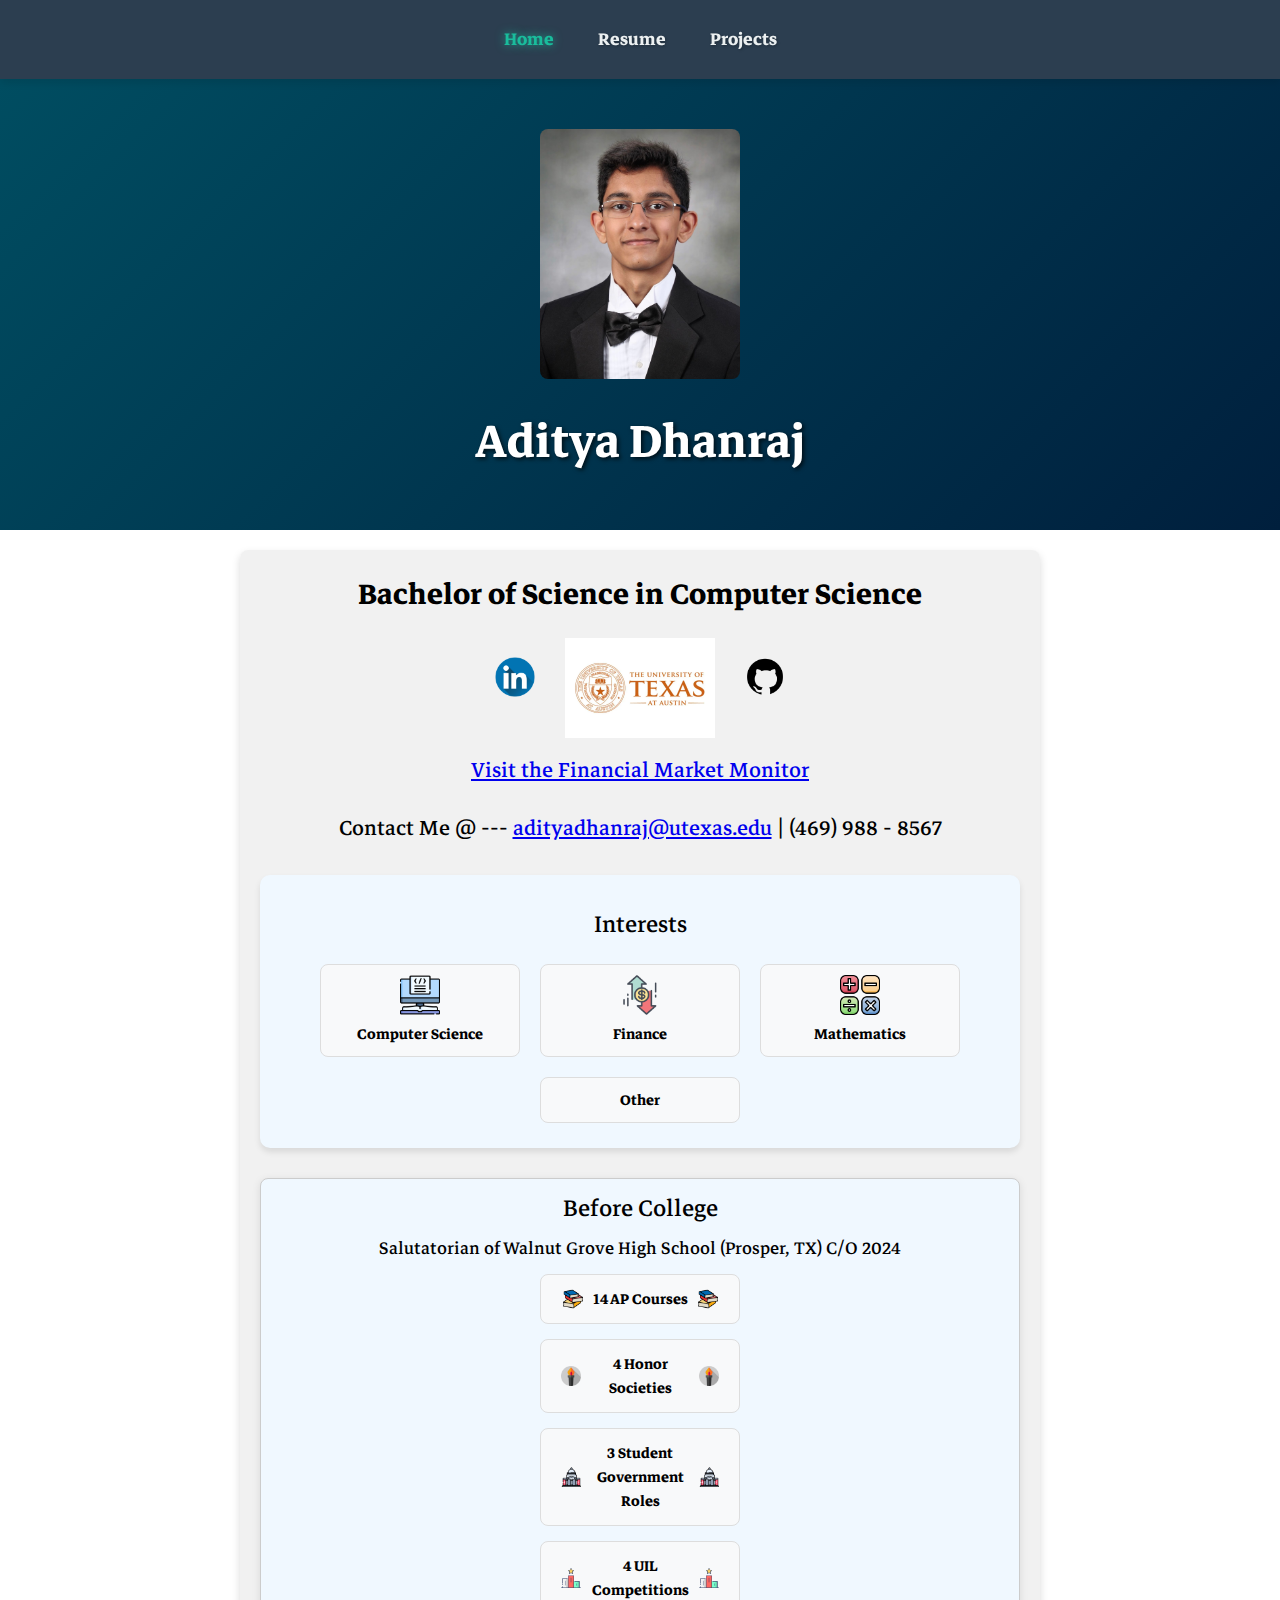
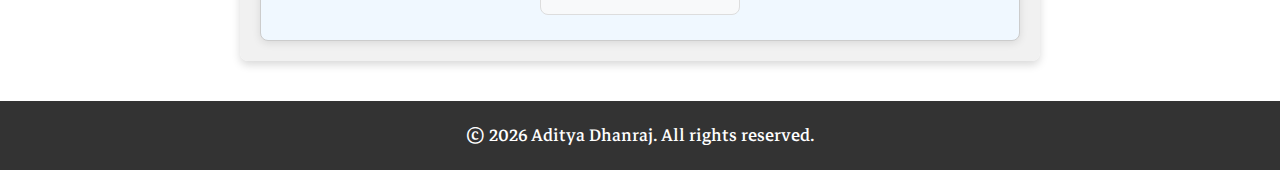
==== index.html @ 040785d4 "Uploaded All Files" ====
<!DOCTYPE html>
<html lang="en">
<head>
  <meta charset="UTF-8">
  <meta name="viewport" content="width=device-width, initial-scale=1.0">
  <meta property="og:description" content="Hi! Welcome to my website! Please feel free to take a look around and/or reach out if you need anything!">
  <meta property="og:image" content="https://adhanraj06.github.io/websitelogo.jpg">
  <meta name="title" property="og:title" content="Home Page">
  <meta property="og:url" content="https://adhanraj06.github.io/">
  <link rel="canonical" href="https://adhanraj06.github.io/">
  <meta name="author" content="Aditya Dhanraj"> 
  <title>Home Page</title>
  <link rel="stylesheet" href="homestyle.css">
</head>

<!-- Google tag (gtag.js) -->
<script async src="https://www.googletagmanager.com/gtag/js?id=G-J12PZYKCZH"></script>
<script>
  window.dataLayer = window.dataLayer || [];
  function gtag(){dataLayer.push(arguments);}
  gtag('js', new Date());

  gtag('config', 'G-J12PZYKCZH');
</script>

<body>
  <header>
    <nav>
      <ul>
        <li><a href="index.html" class="active">Home</a></li>
        <li><a href="resume.html">Resume</a></li>
        <li><a href="projects.html">Projects</a></li>
      </ul>
    </nav>
  </header>
  
  <main>
    <section class="hero">
        <div class="profile-info">
            <img src="images/profile-pic.jpg" alt="Profile Picture" class="profile-pic">
            <h1>Aditya Dhanraj</h1>
        </div>
    </section>    
        
    <div class="about-content">
        <h1 style="font-size: 2.5rem;">Bachelor of Science in Computer Science</h1>
        <div class="image-container">
            <a href="https://linkedin.com/in/adhanraj" target="_blank">
                <button class="social-btn left-btn" onclick="trackButtonClick('Home - LinkedIn')">
                    <img src="images/linkedin.jpg" alt="LinkedIn">
                </button>
            </a>
            
            <img src="images/ut-austin.jpg" alt="UT Austin" class="wide-pic" style="margin-top: 20px;">
            
            <a href="https://github.com/adhanraj06" target="_blank">
                <button class="social-btn right-btn" onclick="trackButtonClick('Home - GitHub')">
                    <img src="images/github.jpg" alt="GitHub">
                </button>
            </a>
        </div>            
        
        <p style="font-size: 1.8rem; margin-top: 15px; margin-bottom: 5px;"><a href="https://financialmarketmonitor.github.io/">Visit the Financial Market Monitor</a></p><br>
        <p style="font-family: Markazi Text; font-size: 1.8rem; margin-bottom: 10px;">Contact Me @ --- <a href="mailto:adityadhanraj@utexas.edu">adityadhanraj@utexas.edu</a> | (469) 988 - 8567</p>

        <div class="button-container">
            <p style="font-family: Markazi Text; font-size: 2rem; margin-top: 10px;">Interests</p>
            <div class="button-row">
                <button class="interest-btn" id="computer-science-btn" onclick="trackButtonClick('Home - Computer Science')">
                    <img src="images/cs.jpg" alt="CS Icon">
                    <p>Computer Science</p>
                </button>
                <button class="interest-btn" id="finance-btn">
                    <img src="images/finance.jpg" alt="Finance Icon" onclick="trackButtonClick('Home - Finance')">
                    <p>Finance</p>
                </button>
                <button class="interest-btn" id="mathematics-btn" onclick="trackButtonClick('Home - Mathematics')">
                    <img src="images/math.jpg" alt="Math Icon">
                    <p>Mathematics</p>
                </button>
            </div>
            <button class="interest-btn" id="other-btn" style="margin-bottom: 5px;" onclick="trackButtonClick('Home - Other')">
                <p>Other</p>
            </button>                
        </div>            
        
        <div id="computer-science-content" class="interest-content style="font-size: 1.2rem;"">
            <div class="icon-container">
                <img src="images/ai.jpg" alt="AI Icon" style="width: 70%; height: auto;">
            </div>
            <div class="text-content">
                <div>Artificial Intelligence (AI)</div>
                <br>
                <div>Machine Learning (ML)</div>
                <br>
                <div>Python</div>
                <br>
                <div>Java</div>
            </div>
            <div class="icon-container">
                <img src="images/ml.jpg" alt="ML Icon" style="width: 70%; height: auto;">
            </div>
        </div>                     
        
        <div id="finance-content" class="interest-content" style="font-size: 1.2rem;">
            <ul>
                <!-- Fun Fact Box -->
                <div id="fun-fact-box" class="fun-fact-box" style="margin-top: -5px">
                    Fun Fact
                </div>

                <!-- Trading Experience Box -->
                <div id="trading-experience-box" class="experience-box" style="display: none; margin-top: 5px; margin-bottom: 10px;">
                    Started Trading Equities and Derivatives in February of 2024<br>
                    +<br>
                    Began Helping My Father Manage a Quarter-of-a-Million Dollar Portfolio in July of 2024
                </div>        
                
                <div style="display: flex; justify-content: center; align-items: center; text-align: center;">
                    <div class="icon-container" style="margin: 0 10px;">
                        <img src="images/trading.jpg" alt="Trading Icon" style="width: 70%; height: auto;">
                    </div>
                    <div class="text-content" style="margin: 0 10px;">
                        <div>Markets (Equities, Options, Commodities, Futures, Crypto, etc.)</div>
                        <br>
                        <div>Trading & Investing</div>
                        <br>
                        <div>Alpha Generation</div>
                        <br>
                        <div>Portfolio Optimization</div>
                        <br>
                        <div>High-Frequency Trading (HFT)</div>
                        <br>
                        <div>Market Making</div>
                    </div>
                    <div class="icon-container" style="margin: 0 10px;">
                        <img src="images/optimization.jpg" alt="Optimization Icon" style="width: 70%; height: auto;">
                    </div>
                </div>
                
                <br><br><br>

                <div style="display: flex; justify-content: center; align-items: center; text-align: center;">
                    <div class="icon-container" style="margin: 0 10px;">
                        <img src="images/m&a.jpg" alt="M&A Icon" style="width: 70%; height: auto;">
                    </div>
                    <div class="text-content" style="margin: 0 10px;">
                        <div>Strategic Advisory</div>
                        <br>
                        <div>Mergers & Acquisitions (M&A)</div>
                        <br>
                        <div>Initial Public Offerings (IPOs)</div>
                        <br>
                        <div>Financings & Underwriting</div>
                        <br>
                        <div>Valuation Modeling</div>
                        <br>
                        <div>Accounting</div>
                    </div>
                    <div class="icon-container" style="margin: 0 10px;">
                        <img src="images/accounting.jpg" alt="Accounting Icon" style="width: 70%; height: auto;">
                    </div>
                </div>                    
            </ul>
        </div>            
        
        <div id="mathematics-content" class="interest-content" style="font-size: 1.2rem;">
            <div class="floating-image"> 
                <img src="images/regression.jpg" alt="Regression Icon" style="width: 70%; height: auto;">
            </div>  
            <ul>
                <div>Regression Analysis (e.g., OLS, L1/L2 Regularization, etc.)</div>
                <br>
                <div>Time-Series Analysis</div>
                <br>
                <div>Regime Modeling (e.g., HMMs, GMMs)</div>
                <br>
                <div>Linear Algebra</div>
                <br>
                <div>Stochastic Processes</div>
                <br>
                <div>Partial Differential Equations (PDEs)</div>
                <br>
                <div>Bayesian Statistics</div>
                <br>
                <div>Pricing Models</div>
                <br>
                <div>Monte Carlo Simulations</div>
            </ul>
            <div class="floating-image"> 
                <img src="images/pms.jpg" alt="Pricing Models Icon" style="width: 70%; height: auto;">
            </div>  
        </div>
        
        <!-- Other Interests Section -->
        <div id="other-content" class="interest-content" style="font-size: 1.2rem;">
            <ul>
                <div style="display: flex; justify-content: center; align-items: center; text-align: center;">
                    <div class="icon-container" style="margin: 0 10px;">
                        <img src="images/languages.jpg" alt="Languages Icon" style="width: 70%; height: auto;">
                    </div>
                    <div class="text-content" style="margin: 0 10px;">
                        <div>Spanish</div>
                        <br>
                        <div>Hindi</div>
                        <br>
                        <div>3D Modeling & Simulation (AutoCAD & ANSYS Fluent)</div>
                    </div>
                    <div class="icon-container" style="margin: 0 10px;">
                        <img src="images/3dmodeling.jpg" alt="3D Modeling Icon" style="width: 70%; height: auto;">
                    </div>
                </div>                    
                <div>
                    <button id="sports-button" class="toggle-btn" onclick="trackButtonClick('Home - Football')">
                        <img src="images/soccer.jpg" alt="Football Icon" class="icon"> <!-- First Football Image -->
                        <p>Football</p>
                        <img src="images/soccer.jpg" alt="Football Icon" class="icon"> <!-- Second Football Image -->
                    </button>
                    
                    <div id="sports-info" class="experience-box" style="display: none; margin-top: -5px; margin-bottom: 25px;">
                        Been Playing Football for the Past <span id="years-playing-football"></span> Years
                        <br><br>
                        Previously Played For:
                        <ul>
                            <div>2006 North Texas Olympic Development Program</div>
                            <div>FC Dallas</div>
                            <div>Solar SC</div>
                            <div>BVB-IA</div>
                            <div>Newcastle Elite Academy</div>
                            <div>Rock Hill High School</div>
                        </ul>
                    </div>
                </div>
                <div>
                    <button id="piano-button" class="toggle-btn" onclick="trackButtonClick('Home - Piano')">
                        <img src="images/piano.jpg" alt="Piano Icon" class="icon"> <!-- First Piano Image -->
                        <p>Piano</p>
                        <img src="images/piano.jpg" alt="Piano Icon" class="icon"> <!-- Second Piano Image -->
                    </button>
                    <div id="piano-info" class="experience-box" style="display: none; margin-top: -5px;">
                        Been Playing Piano for the Past <span id="years-playing-piano"></span> Years
                        <br><br>
                        Consistently Scored Gold (98+) on Annual Exams
                        <br><br>
                        Consistently Received the Highest Honors (Superior Plus Ratings) at Each of the 4 Annual Festivals
                        <br><br>
                        5-Year National Piano Winner from Guild
                    </div>
                </div>
                <div style="display: flex; justify-content: center; align-items: center; text-align: center;">
                    <div class="icon-container" style="margin: 0 10px;">
                        <img src="images/poker.jpg" alt="Poker Icon" style="width: 70%; height: auto;">
                    </div>
                    <div class="text-content" style="margin: 0 10px;">
                        <div>Poker</div>
                        <br>
                        <div>Chess</div>
                        <br>
                        <div>Video Games (Xbox)</div>
                    </div>
                    <div class="icon-container" style="margin: 0 10px;">
                        <img src="images/xbox.jpg" alt="Xbox Icon" style="width: 70%; height: auto;">
                    </div>
                </div>                    
            </ul>
        </div>
        
        <!-- Before College Section -->
        <div id="before-college-content" class="toggle-content">
            <p style="font-family: Markazi Text; font-size: 2rem; margin-top: 10px; margin-bottom: 20px;">Before College</p>
        <ul>
            <div style="font-size: 1.5rem; margin-top: 10px; margin-bottom: 5px">Salutatorian of Walnut Grove High School (Prosper, TX) C/O 2024</div>
            <!-- AP Courses Button -->
            <button class="toggle-btn" id="ap-courses-btn" onclick="trackButtonClick('Home - AP Courses')">
                <img src="images/books.jpg" alt="Books Icon" class="icon"> <!-- Image icon -->
                <p>14 AP Courses</p>
                <img src="images/books.jpg" alt="Books Icon" class="icon"> <!-- Image icon -->
            </button>                    
            <div id="ap-courses-content" class="toggle-content" style="font-size: 1.2rem;">
                
                <div style="display: flex; justify-content: center; align-items: center; text-align: center; margin-bottom: 20px;">
                    <div class="icon-container" style="margin: 0 10px;">
                        <img src="images/physics.jpg" alt="Physics Icon" style="width: 70%; height: auto;">
                    </div>
                    <div class="text-content" style="margin: 0 10px;">
                        <div>AP Physics C: Mechanics</div>
                        <br>
                        <div>AP Physics C: Electricity & Magnetism</div>
                        <br>
                        <div>AP Physics I</div>
                        <br>
                        <div>AP Calculus BC</div>
                        <br>
                        <div>AP Calculus AB</div>
                    </div>
                    <div class="icon-container" style="margin: 0 10px;">
                        <img src="images/calculus.jpg" alt="Calculus Icon" style="width: 70%; height: auto;">
                    </div>
                </div>               
                
                <br><br>

                <div style="display: flex; justify-content: center; align-items: center; text-align: center; margin-bottom: 20px;">
                    <div class="icon-container" style="margin: 0 10px;">
                        <img src="images/statistics.jpg" alt="Statistics Icon" style="width: 70%; height: auto;">
                    </div>
                    <div class="text-content" style="margin: 0 10px;">
                        <div>AP Statistics</div>
                        <br>
                        <div>AP Computer Science A</div>
                        <br>
                        <div>AP Macroeconomics</div>
                    </div>
                    <div class="icon-container" style="margin: 0 10px;">
                        <img src="images/macroeconomics.jpg" alt="Macroeconomics Icon" style="width: 70%; height: auto;">
                    </div>
                </div>                        
                
                <br>

                <div style="display: flex; justify-content: center; align-items: center; text-align: center; margin-bottom: 20px;">
                    <div class="icon-container" style="margin: 0 10px;">
                        <img src="images/english.jpg" alt="English Icon" style="width: 70%; height: auto;">
                    </div>
                    <div class="text-content" style="margin: 0 10px;">
                        <div>AP English Language and Composition</div>
                        <br>
                        <div>AP English Literature and Composition</div>
                        <br>
                        <div>AP United States Government & Politics</div>
                        <br>
                        <div>AP United States History</div>
                        <br>
                        <div>AP World History: Modern</div>
                        <br>
                        <div>AP Human Geography</div>
                    </div>
                    <div class="icon-container" style="margin: 0 10px;">
                        <img src="images/history.jpg" alt="History Icon" style="width: 70%; height: auto;">
                    </div>
                </div>                        

            </div>

            <!-- Honor Societies Button -->
            <button class="toggle-btn" id="honor-societies-btn" onclick="trackButtonClick('Home - Honor Societies')">
                <img src="images/societies.jpg" alt="Societies Icon" class="icon"> <!-- Image icon -->
                <p>4 Honor Societies</p>
                <img src="images/societies.jpg" alt="Societies Icon" class="icon"> <!-- Image icon -->
            </button>
            <div id="honor-societies-content" class="toggle-content" style="font-size: 1.2rem;">
                
                <div style="display: flex; justify-content: center; align-items: center; text-align: center; margin-bottom: 20px;">
                    <div class="icon-container" style="margin: 0 10px;">
                        <img src="images/matheta.jpg" alt="Mu Alpha Theta Icon" style="width: 70%; height: auto;">
                    </div>
                    <div class="text-content" style="margin: 0 10px;">
                        <div>Mu Alpha Theta Honor Society</div>
                        <br>
                        <div>National Honor Society</div>
                    </div>
                    <div class="icon-container" style="margin: 0 10px;">
                        <img src="images/nhs.jpg" alt="NHS Icon" style="width: 75%; height: auto;">
                    </div>
                </div>                        

                <div style="display: flex; justify-content: center; align-items: center; text-align: center; margin-bottom: 20px;">
                    <div class="icon-container" style="margin: 0 10px;">
                        <img src="images/sciencenhs.jpg" alt="Science NHS Icon" style="width: 65%; height: auto;">
                    </div>
                    <div class="text-content" style="margin: 0 10px;">
                        <div>Science National Honor Society</div>
                        <br>
                        <div>National Technical Honor Society</div>
                    </div>
                    <div class="icon-container" style="margin: 0 10px;">
                        <img src="images/nths.jpg" alt="NTHS Icon" style="width: 50%; height: auto;">
                    </div>
                </div>                        

            </div>

            <!-- Student Government Button -->
            <button class="toggle-btn" id="student-gov-btn" onclick="trackButtonClick('Home - Student Gov')">
                <img src="images/government.jpg" alt="Government Icon" class="icon"> <!-- Image icon -->
                <p>3 Student Government Roles</p>
                <img src="images/government.jpg" alt="Government Icon" class="icon"> <!-- Image icon -->
            </button>     
            <div id="student-gov-content" class="toggle-content" style="font-size: 1.2rem;">
                
                <div style="display: flex; justify-content: center; align-items: center; text-align: center; margin-bottom: 20px;">
                    <div class="icon-container" style="margin: 0 10px;">
                        <img src="images/treasurer.jpg" alt="Treasurer Icon" style="width: 70%; height: auto;">
                    </div>
                    <div class="text-content" style="margin: 0 10px;">
                        <div>Class of 2024 Treasurer</div>
                        <br>
                        <div>Student Council</div>
                        <br>
                        <div>Superintendent Leadership Advisory Council</div>
                    </div>
                    <div class="icon-container" style="margin: 0 10px;">
                        <img src="images/council.jpg" alt="Council Icon" style="width: 70%; height: auto;">
                    </div>
                </div>
                
            </div>

            <!-- UIL Competitions Button -->
            <button class="toggle-btn" id="uil-competitions-btn" onclick="trackButtonClick('Home - UIL Competitions')">
                <img src="images/competitions.jpg" alt="Competitions Icon" class="icon"> <!-- Image icon -->
                <p>4 UIL Competitions</p>
                <img src="images/competitions.jpg" alt="Competitions Icon" class="icon"> <!-- Image icon -->
            </button>     
            <div id="uil-competitions-content" class="toggle-content" style="font-size: 1.2rem;">
                
                <div id="number-sense-content" style="margin-bottom: 25px; font-family: Markazi Text; text-align: center;">
                    <div style="border-bottom: 2px solid #ccc; padding-bottom: 10px; margin-bottom: 10px; width: 50%; display: block; margin-left: auto; margin-right: auto;"><strong>Number Sense</strong></div>
                    <p>Ten-Minute, 80-Question Mental Math Test</p>
                    <br>
                    <a href="documents/nstest.pdf" target="_blank">View Sample Test & Key</a><br>
                    <br>
                    <a href="https://www.uiltexas.org/academics/stem/number-sense" target="_blank">More Information</a>                         
                </div>
                
                <br><br>

                <div id="mathematics-content" style="margin-bottom: 25px; font-family: Markazi Text; text-align: center;">
                    <div style="border-bottom: 2px solid #ccc; padding-bottom: 10px; margin-bottom: 10px; width: 50%; display: block; margin-left: auto; margin-right: auto;">
                        <strong>Mathematics</strong>
                    </div>
                    <p>40-Minute, Multiple-Choice Exam with 60 Questions on</p>
                    <br>
                    <p>Algebra I, Geometry, Algebra II, Pre-Calculus, </p>
                    <br>
                    <p>AP Calculus (BC), AP Statistics, and a Few Choice Topics</p>
                    <br>
                    <a href="documents/mathtest.pdf" target="_blank">View Sample Test & Key</a><br>
                    <br>
                    <a href="https://www.uiltexas.org/academics/stem/mathematics" target="_blank">More Information</a>
                </div>
                
                <br><br>

                <div id="calculator-applications-content" style="margin-bottom: 25px; font-family: Markazi Text; text-align: center;">
                    <div style="border-bottom: 2px solid #ccc; padding-bottom: 10px; margin-bottom: 10px; width: 50%; display: block; margin-left: auto; margin-right: auto;">
                        <strong>Calculator Applications</strong>
                    </div>
                    <p>Thirty-Minute Test Comprised of 70 Mathematical Problems</p>
                    <br>
                    <p>(35 Numerical, 21 Stated, 14 Geometry) </p>
                    <br>
                    <p>Solved with a Handheld Calculator</p>
                    <br>
                    <a href="documents/catest.pdf" target="_blank">View Sample Test & Key</a><br>
                    <br>
                    <a href="https://www.uiltexas.org/academics/stem/calculator-applications" target="_blank">More Information</a>
                </div>
                
                <br><br>

                <div id="computer-science-content" style="font-family: Markazi Text; text-align: center;">
                    <div style="border-bottom: 2px solid #ccc; padding-bottom: 10px; margin-bottom: 10px; width: 50%; display: block; margin-left: auto; margin-right: auto;">
                        <strong>Computer Science</strong>
                    </div>
                    <p>45-Minute Written Exam and a</p>
                    <br>
                    <p>Two-Hour, Team Programming Contest</p>
                    <br>
                    <a href="documents/cstest.pdf" target="_blank">View Sample Test & Key</a><br>
                    <br>
                    <a href="https://www.uiltexas.org/academics/stem/computer-science" target="_blank">More Information</a>
                </div>  

            </div>
        </ul>
    </div>        

  </main>
    

  <footer>
    <p>© <span id="current-year"></span> Aditya Dhanraj. All rights reserved.</p>
  </footer>

  <script>
    const currentYear = new Date().getFullYear();
    document.getElementById('current-year').textContent = currentYear;

    const startYearPiano = 2012;
    const startYearFootball = 2012;
    const yearsPlayingPiano = currentYear - startYearPiano;
    const yearsPlayingFootball = currentYear - startYearFootball;

    // Update the years dynamically in the HTML
    document.getElementById('years-playing-piano').textContent = yearsPlayingPiano;
    document.getElementById('years-playing-football').textContent = yearsPlayingFootball;


    function trackButtonClick(buttonName) {
        gtag('event', 'button_click', {
            'event_category': 'button_clicks',
            'event_action': 'click',
            'event_name': buttonName  // Dynamically passed button name
        });
    }
  </script>

  <script src="homescript.js"></script>

</body>
</html>
---- homestyle.css ----
@import url('https://fonts.googleapis.com/css2?family=Markazi+Text:wght@400..700&display=swap');

/* Global Styles */
* {
    margin: 0;
    padding: 0;
    box-sizing: border-box;
}

/* Header */
header {
    background-color: #2C3E50; /* Dark navy blue background */
    color: #ECF0F1; /* Very light gray text for contrast */
    padding: 20px 0;
    text-align: center;
    position: sticky;
    top: 0;
    z-index: 1000;
    box-shadow: 0 4px 8px rgba(0, 0, 0, 0.1); /* Soft shadow for depth */
}

/* Nav Links */
header nav ul {
    list-style: none;
    padding: 0;
    margin: 0;
}

header nav ul li {
    display: inline-block;
    margin: 0 20px;
}

header nav ul li a {
    font-family: 'Markazi Text', sans-serif;
    font-weight: bold;
    font-size: 1.5rem; /* Larger text for emphasis */
    text-decoration: none;
    color: #ECF0F1; /* Light gray text */
    text-shadow: 1px 1px 3px rgba(0, 0, 0, 0.3); /* Soft shadow for text */
    position: relative;
    display: inline-block;
    padding: 5px 0;
    transition: color 0.3s ease, transform 0.3s ease, text-shadow 0.3s ease; /* Smooth transition */
}

/* Hover Effect */
header nav ul li a:hover {
    color: #1ABC9C; /* Teal color on hover */
    transform: scale(1.1); /* Slightly increase size for interactive feel */
    text-shadow: 0px 0px 10px rgba(26, 188, 156, 0.8); /* Soft teal glow effect on hover */
}

/* Active Link Style (Optional) */
header nav ul li a.active {
    color: #1ABC9C; /* Active link color */
    text-shadow: 0px 0px 10px rgba(26, 188, 156, 0.8); /* Active link glow */
}

/* Hero Section */
.hero {
    position: relative;
    text-align: center;
    padding: 50px;
    background: linear-gradient(135deg, #004d61, #001f3d); /* Deep Teal to Midnight Blue (Initial) */
    animation: gradientChange 10s ease infinite; /* Animation to change the gradient */
}

/* Keyframes for the gradient change */
@keyframes gradientChange {
    0% {
        background: linear-gradient(135deg, #004d61, #001f3d); /* Deep Teal to Midnight Blue */
    }
    25% {
        background: linear-gradient(135deg, #6a1b9a, #0d47a1); /* Dark Purple to Deep Blue */
    }
    50% {
        background: linear-gradient(135deg, #0288d1, #004d61); /* Ocean Blue to Teal */
    }
    75% {
        background: linear-gradient(135deg, #007bb2, #00bfae); /* Vibrant Blue to Light Teal */
    }
    100% {
        background: linear-gradient(135deg, #004d61, #001f3d); /* Deep Teal to Midnight Blue */
    }
}

/* Particle style */
.particle {
    width: 15px;
    height: 15px;
    border-radius: 50%;
    position: absolute;
    will-change: transform, opacity; /* Improve performance for animations */
}

@keyframes fadeOut {
    0% {
        opacity: 1;
    }
    100% {
        opacity: 0;
    }
}

/* Profile Picture and Name */
.profile-info {
    position: relative;
    z-index: 1;
}

.profile-pic {
    width: 200px;
    height: 250px;
    object-fit: cover;
    border-radius: 8px;
    margin-bottom: 20px;
    transition: transform 0.3s ease;
}

.profile-pic:hover {
    transform: scale(1.1);
}

.hero h1 {
    font-family: 'Markazi Text', sans-serif;
    font-size: 4rem;
    color: white;
    text-shadow: 2px 2px 4px rgba(0, 0, 0, 0.7);
}

/* Hide About Me section initially */
.about-content {
    font-family: 'Markazi Text', sans-serif;
    display: block; /* Initially hidden */
    margin: 0 auto;
    margin-top: 20px;
    margin-bottom: 40px;
    padding: 20px;
    width: 80%;
    max-width: 800px;
    background-color: rgba(240, 240, 240, 0.9); /* Light gray with slight transparency */
    border-radius: 8px;
    box-shadow: 0 4px 8px rgba(0, 0, 0, 0.15); /* Slightly stronger shadow for depth */
    text-align: center;
}

/* Center the image and buttons horizontally */
.image-container {
    position: relative;
    display: flex;
    justify-content: center; /* Center the content horizontally */
    align-items: center; /* Align the content vertically */
    gap: 20px; /* Space between the buttons and the image */
}

/* Styling the social buttons */
.social-btn {
    background: none;
    border: none;
    padding: 0;
    cursor: pointer;
    position: relative; /* Change from absolute to relative */
}

/* Style for social button images */
.social-btn img {
    width: 40px;
    height: 40px;
}

/* Flexbox setup for buttons */
.image-container a {
    display: flex;
    align-items: center; /* Center the buttons vertically */
}

.left-btn {
    margin-right: 10px; /* Add space between the LinkedIn button and the image */
}

.right-btn {
    margin-left: 10px; /* Add space between the GitHub button and the image */
}

/* Buttons for interests */
.button-container {
    display: flex;
    flex-direction: column; /* Stack buttons vertically */
    justify-content: center;
    align-items: center; /* Center buttons horizontally */
    gap: 20px;
    margin-top: 30px;
    margin-bottom: 30px;
    background-color: #f0f8ff; /* Light blue background */
    padding: 20px; /* Adds some padding around the buttons */
    border-radius: 10px; /* Rounded corners */
    box-shadow: 0 4px 6px rgba(0, 0, 0, 0.1); /* Soft shadow for depth */
}

/* Buttons in a row (Computer Science, Finance, Math) */
.button-row {
    display: flex;
    flex-wrap: wrap;
    justify-content: center; /* Centers the buttons */
    gap: 20px; /* Spacing between the buttons */
    width: 100%; /* Full width to allow centering */
}

.interest-btn { /* Same size for the other buttons and the "Other" button */
    background-color: #f8f9fa;
    border: 1px solid #ddd;
    border-radius: 8px;
    padding: 10px 20px;
    cursor: pointer;
    transition: transform 0.2s ease-in-out;
    font-family: 'Markazi Text', sans-serif;
    font-size: 1.25rem;
    text-align: center;
    width: 200px; /* Same width for all buttons */
    display: block;
}

.interest-btn:hover {
    transform: scale(1.05);
}

.interest-btn img {
    max-width: 40px;
}

.interest-btn p {
    font-weight: bold;
}

.interests-heading {
    display: none; 
    text-align: center;
    font-family: 'Markazi Text', sans-serif;
    font-size: 1.5rem;
    margin-top: 20px;
    color: #333;
}

.interests-heading.active {
    display: block;
}

/* Initially hide all .interest-content sections */
.interest-content {
    display: none;
}

.interest-content.active {
    display: block;
    transition: opacity 0.3s ease-in-out;
    background-color: #ffffff; /* Crisp White */
    padding: 20px;
    border: 1px solid #ccc;
    line-height: 20px;
    margin-bottom: 30px;
    border-radius: 8px;
    box-shadow: 0 2px 8px rgba(0, 0, 0, 0.1);
    font-family: 'Markazi Text', sans-serif;
    position: relative;
    font-size: 16px;
    color: #333;
}

.interest-content:not(.hidden) {
    opacity: 1;
    visibility: visible;
}

.fun-fact-box {
    background-color: #f8f9fa;
    border: 1px solid #ddd;
    border-radius: 8px;
    padding: 10px 20px;
    cursor: pointer;
    transition: transform 0.2s ease-in-out, background-color 0.2s ease-in-out;
    font-family: 'Markazi Text', sans-serif;
    font-size: 1.25rem;
    text-align: center;
    width: 200px;
    margin: 20px auto;
    box-shadow: 0 4px 6px rgba(0, 0, 0, 0.1);
}

.fun-fact-box:hover {
    transform: scale(1.05);
    background-color: #eceff1;
}

/* Info box visibility transition */
.experience-box {
    padding: 15px;
    border: 1px solid #ddd;
    border-radius: 8px;
    line-height: 27px;
    background-color: #f0f8ff;
    box-shadow: 0 4px 6px rgba(0, 0, 0, 0.1);
    max-width: 600px;
    margin: 10px auto;
    opacity: 0;
    visibility: hidden;
    transition: opacity 0.6s ease, visibility 0.6s ease;
}

/* Make info box visible */
.experience-box.visible {
    opacity: 1;
    visibility: visible;
}

.hidden {
    display: none; /* Initially hidden */
}

.wide-pic {
    width: 150px; /* Adjust the image size */
    height: auto; /* Maintain aspect ratio */
}

/* Hide toggle buttons and content by default */
.toggle-content {
    display: none;
}

/* Show buttons when the section is active */
.toggle-btn {
    display: inline-block;
    margin-top: 10px;
}

/* Styling for the "Before College" content */
#before-college-content {
    display: block;
    margin-top: 10px;
    line-height: 20px;
    width: 100%;
    padding: 10px;
    background-color: #f0f8ff; /* Light blue background */
    border: 1px solid #ccc;
    border-radius: 8px;
    box-shadow: 0 2px 8px rgba(0, 0, 0, 0.1);
}

/* Styling for other content elements (everything else) */
.toggle-content.active {
    display: block;
    margin-top: 10px;
    width: 100%;
    line-height: 20px;
    padding: 10px;
    background-color: white; /* Pure white background */
    position: relative;
    border: 1px solid #ccc;
    border-radius: 8px;
    box-shadow: 0 2px 8px rgba(0, 0, 0, 0.1);
}

/* Keep the buttons visible by default */
#sports-button.toggle-btn, #piano-button.toggle-btn {
    display: flex !important; /* Ensure the button stays visible */
    align-items: center;
    justify-content: center;
    gap: 10px;
    padding: 8px 16px;
    font-size: 1rem;
    width: auto;
}

/* Styling for the buttons when not clicked */
#sports-button, #piano-button {
    display: flex; /* Always visible */
    align-items: center;
    justify-content: center;
    background-color: #f8f9fa; /* Light background */
    border: 1px solid #ddd; /* Light border */
    font-family: 'Markazi Text', sans-serif;
    font-size: 1.5rem; /* Same font size as the interest button */
    font-weight: bold; /* Bold text */
    gap: 10px; /* Spacing between image and text */
    padding: 12px 20px; /* Slightly larger padding */
    margin: 15px auto; /* Center the button horizontally */
    border-radius: 8px; /* Slightly rounded corners */
    cursor: pointer;
    transition: transform 0.2s ease-in-out; /* Smooth transform effect */
    text-align: center;
    margin-top: 10px;
    margin-bottom: 10px;
    width: 200px; /* Same width for all buttons */
}

/* Add margin for centering buttons on the page */
#sports-button, #piano-button {
    margin: 10px auto;
    display: block;
}

/* Hover effect for buttons */
#sports-button:hover, #piano-button:hover {
    background-color: #AAB7C4; /* Slightly darker gray on hover */
    transform: scale(1.05); /* Slightly enlarge the button on hover */
}



/* Active button styling for section toggle buttons (smaller) */
.toggle-btn {
    display: flex; /* Always visible */
    align-items: center;
    justify-content: center;
    background-color: #f8f9fa; /* Light background */
    border: 1px solid #ddd; /* Light border */
    font-family: 'Markazi Text', sans-serif;
    font-size: 1.25rem; /* Same font size as the interest button */
    font-weight: bold; /* Bold text */
    gap: 10px; /* Spacing between image and text */
    padding: 12px 20px; /* Slightly larger padding */
    margin: 15px auto; /* Center the button horizontally */
    border-radius: 8px; /* Slightly rounded corners */
    cursor: pointer;
    transition: transform 0.2s ease-in-out; /* Smooth transform effect */
    text-align: center;
    width: 200px; /* Same width for all buttons */
}

/* Image icon styling */
.toggle-btn .icon {
    width: 20px; /* Adjust icon size */
    height: 20px; /* Adjust icon size */
    object-fit: contain; /* Ensure the image keeps aspect ratio */
}

/* Hover effect for buttons */
.toggle-btn:hover {
    background-color: #AAB7C4; /* Slightly darker gray on hover */
    transform: scale(1.05); /* Slightly enlarge the button on hover */
}

/* UIL Competitions button container (reuse interest button styles) */
#uil-competitions-container {
    display: none; /* Initially hidden */
    flex-direction: column; /* Stack buttons vertically */
    justify-content: center;
    align-items: center; /* Center buttons horizontally */
    gap: 20px;
    margin-top: 30px;
    margin-bottom: 30px;
    font-family: 'Markazi Text', sans-serif;
    background-color: #f0f8ff; /* Light blue background */
    padding: 20px; /* Adds some padding around the buttons */
    border-radius: 10px; /* Rounded corners */
    box-shadow: 0 4px 6px rgba(0, 0, 0, 0.1); /* Soft shadow for depth */
    position: relative;
}

#uil-competitions-container.active {
    display: flex; /* Becomes visible when active */
    position: relative;
}

/* Ensure parent containers have relative positioning and add borders for debugging */
#number-sense-content, #mathematics-content, #calculator-applications-content, #computer-science-content {
    position: relative;
}

#number-sense-content.active, #mathematics-content.active, #calculator-applications-content.active, #computer-science-content.active {
    position: relative;
    line-height: 20px;
    display: flex;
    align-items: center; /* Center items vertically */
    justify-content: space-between; /* Distribute space between icons and text */
    font-size: 1.2rem;
}

.icon-container {
    display: flex; /* Ensure icons are centered in their container */
    align-items: center;
    justify-content: center;
    width: 22%; /* Adjust width as needed */
}

.icon-container img {
    width: 100%; /* Icons will scale to their container size */
    height: auto; /* Maintain aspect ratio */
}

.text-content {
    flex: 1; /* Allow text to take up remaining space */
    margin: 0 20px; /* Add spacing between text and icons */
}

.more-icon {
    width: 3%;
    margin-top: 10px;
}

/* General styling for floating images */
.floating-image {
    position: flex;
    margin-top: 10px;
    z-index: 1; /* Ensure the image floats above the text */
}

/* Adjust the images' position */
.floating-image img {
    width: 20%; /* Adjust the image size */
    height: auto;
}

/* Optional: Add hover effect to images */
.floating-image img:hover {
    transform: scale(1.1);
}

/* Mobile Responsiveness */
@media (max-width: 768px) {
    header nav ul {
        text-align: center;
        margin-top: 20px;
    }

    header nav ul li {
        display: block;
        margin: 10px 0;
    }

    .hero {
        padding: 30px 15px;
    }

    .hero h1 {
        font-size: 2.5rem;
    }

    .profile-pic {
        width: 120px;
        height: 120px;
    }

    .about-content {
        padding: 20px;
    }

    .resume h2 {
        font-size: 1.6rem;
    }

    /* Adjusting font size and padding for better mobile readability */
    .interest-content {
        font-size: 14px; /* Reduce font size on mobile */
        padding: 15px; /* Reduce padding to make space more efficient */
        margin-bottom: 20px; /* Adjust margin to fit the mobile screen */
    }

    /* Adjusting the heading font size */
    .interests-heading {
        font-size: 1.2rem; /* Reduce the heading size for smaller screens */
        margin-top: 15px;
    }

    /* Ensure text content inside flex containers adjusts */
    .text-content {
        font-size: 1rem; /* Reduce text size on mobile */
    }
}

/* Footer */
footer {
    display: flex;
    justify-content: center;  /* Center horizontally */
    align-items: center;      /* Center vertically */
    text-align: center;
    padding: 20px;
    background-color: #333;
    color: white;
    position: relative;       /* Position relative to the container */
    width: 100%;              /* Full width */
    z-index: 999;             /* Ensure it's above other content */
    margin-top: auto;         /* This pushes the footer to the bottom if the content is short */
}

footer p {
    font-family: 'Markazi Text', serif;
    font-size: 1.5rem;
    margin: 0;  /* Remove any default margin */
}
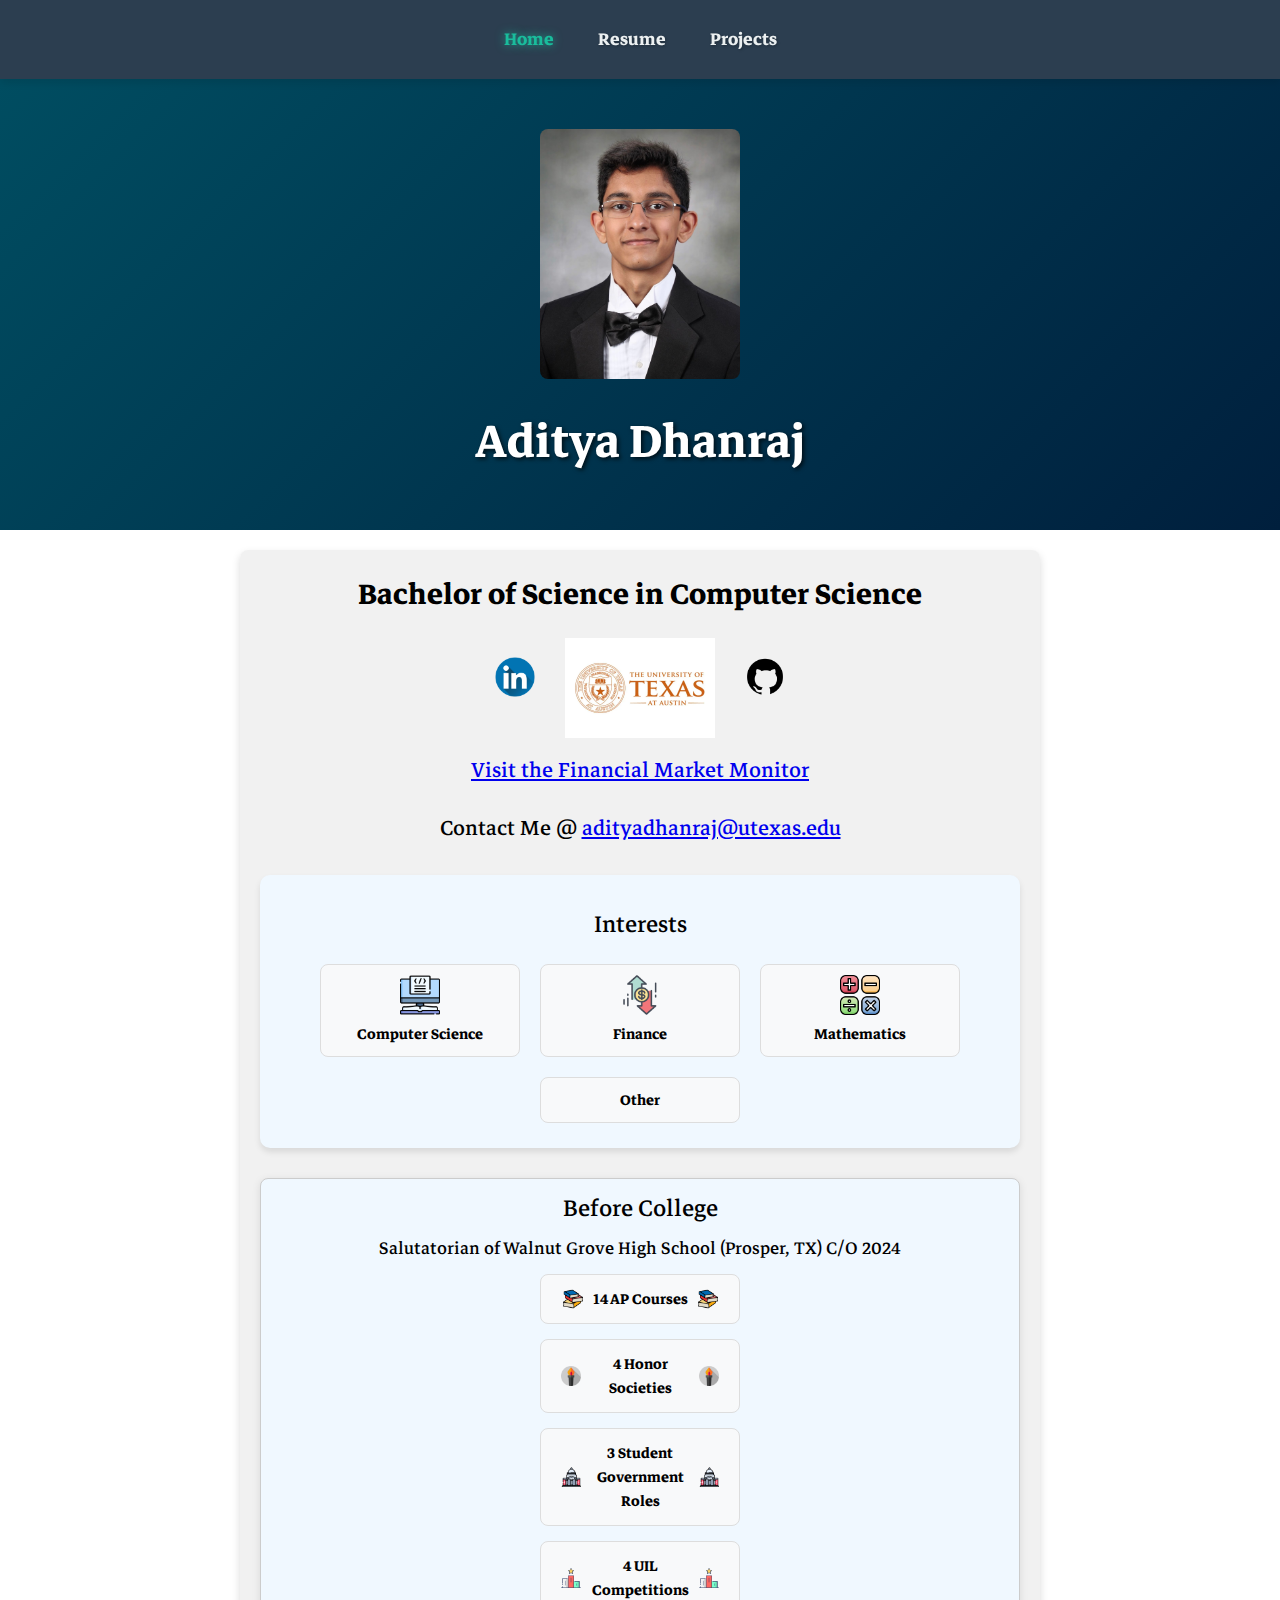
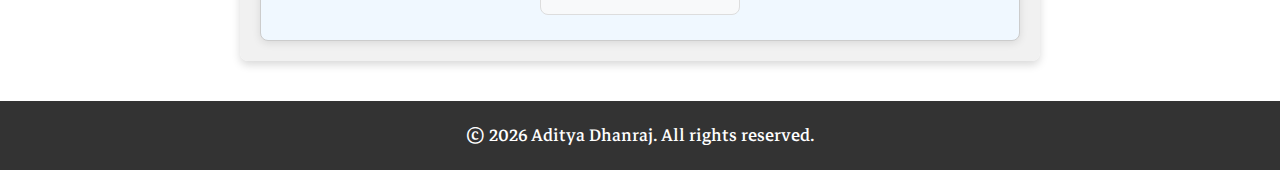
==== commit cffd4efc: "Updated Contact Information" ====
--- a/index.html
+++ b/index.html
@@ -14,13 +14,13 @@
 </head>
 
 <!-- Google tag (gtag.js) -->
-<script async src="https://www.googletagmanager.com/gtag/js?id=G-J12PZYKCZH"></script>
+<script async src="https://www.googletagmanager.com/gtag/js?id=G-2TE8DX7F4B"></script>
 <script>
   window.dataLayer = window.dataLayer || [];
   function gtag(){dataLayer.push(arguments);}
   gtag('js', new Date());
 
-  gtag('config', 'G-J12PZYKCZH');
+  gtag('config', 'G-2TE8DX7F4B');
 </script>
 
 <body>
@@ -61,7 +61,7 @@
         </div>            
         
         <p style="font-size: 1.8rem; margin-top: 15px; margin-bottom: 5px;"><a href="https://financialmarketmonitor.github.io/">Visit the Financial Market Monitor</a></p><br>
-        <p style="font-family: Markazi Text; font-size: 1.8rem; margin-bottom: 10px;">Contact Me @ --- <a href="mailto:adityadhanraj@utexas.edu">adityadhanraj@utexas.edu</a> | (469) 988 - 8567</p>
+        <p style="font-family: Markazi Text; font-size: 1.8rem; margin-bottom: 10px;">Contact Me @ <a href="mailto:adityadhanraj@utexas.edu">adityadhanraj@utexas.edu</a></p>
 
         <div class="button-container">
             <p style="font-family: Markazi Text; font-size: 2rem; margin-top: 10px;">Interests</p>
@@ -93,9 +93,21 @@
                 <br>
                 <div>Machine Learning (ML)</div>
                 <br>
+                <div>Java</div>
+                <br>
                 <div>Python</div>
                 <br>
-                <div>Java</div>
+                <div>R</div>
+                <br>
+                <div>C</div>
+                <br>
+                <div>HTML/CSS/JS</div>
+                <br>
+                <div>Mathematica</div>
+                <br>
+                <div>Eclipse/PyCharm/VSCode/RStudio</div>
+                <br>
+                <div>Linux</div>
             </div>
             <div class="icon-container">
                 <img src="images/ml.jpg" alt="ML Icon" style="width: 70%; height: auto;">
